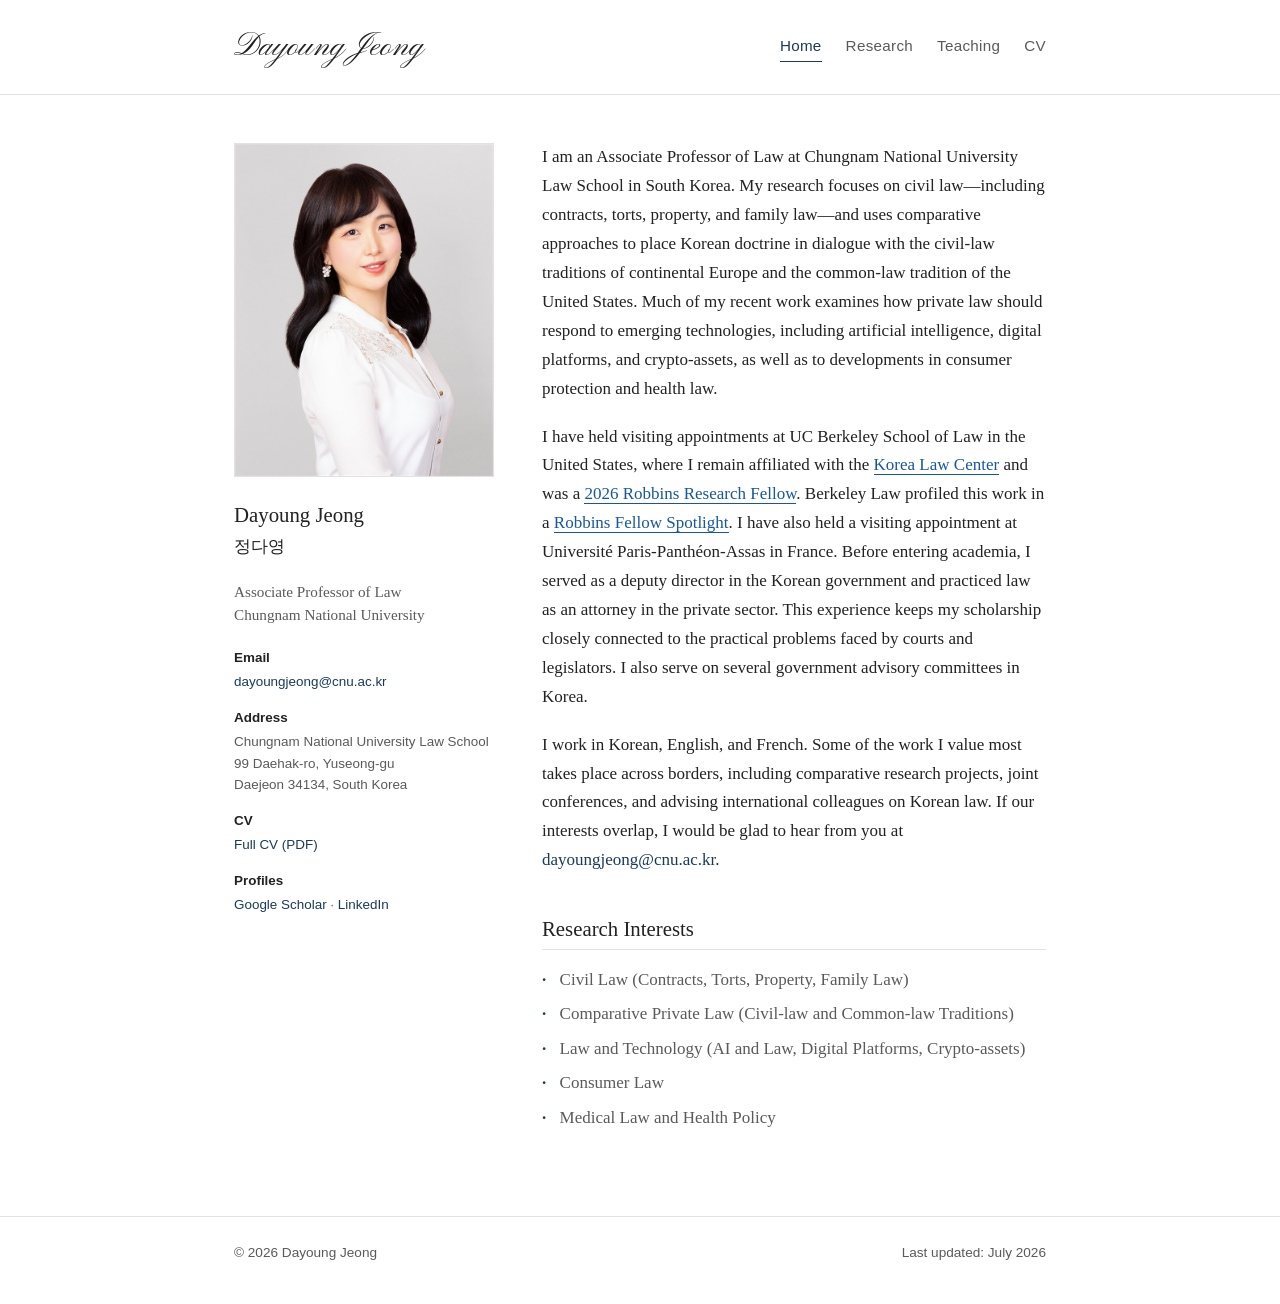
==== home.html @ b1e9895a "Clarify academic identity with linked profile structured data" ====
<!DOCTYPE html>
<html lang="en">
<head>
<meta charset="UTF-8">
<meta name="msvalidate.01" content="5D971619FC35E9B6C70B3230E318E21A">
<meta name="viewport" content="width=device-width, initial-scale=1.0">
<title>Dayoung Jeong | Law Professor, Chungnam National University</title>
<meta name="description" content="Dayoung Jeong, Associate Professor of Law at Chungnam National University, researches civil law, comparative private law, and AI and law. Publications and CV.">
<meta property="og:title" content="Dayoung Jeong | Law Professor, Chungnam National University">
<meta property="og:description" content="Dayoung Jeong, Associate Professor of Law at Chungnam National University, researches civil law, comparative private law, and AI and law. Publications and CV.">
<meta property="og:image" content="https://dyjeong.com/assets/og-image.png">
<meta property="og:url" content="https://dyjeong.com/">
<meta property="og:type" content="website">
<meta name="twitter:card" content="summary_large_image">
<link rel="canonical" href="https://dyjeong.com/">
<script type="application/ld+json">
{
  "@context": "https://schema.org",
  "@type": "ProfilePage",
  "@id": "https://dyjeong.com/#profile",
  "url": "https://dyjeong.com/",
  "name": "Dayoung Jeong | Law Professor, Chungnam National University",
  "mainEntity": {
    "@type": "Person",
    "@id": "https://dyjeong.com/#person",
    "name": "Dayoung Jeong",
    "alternateName": "정다영",
    "url": "https://dyjeong.com/",
    "image": "https://dyjeong.com/assets/photo.jpg",
    "jobTitle": "Associate Professor of Law",
    "description": "Dayoung Jeong, Associate Professor of Law at Chungnam National University, researches civil law, comparative private law, and AI and law. Publications and CV.",
    "worksFor": {
      "@type": "CollegeOrUniversity",
      "name": "Chungnam National University",
      "department": {
        "@type": "Organization",
        "name": "Chungnam National University Law School"
      }
    },
    "knowsAbout": [
      "Civil Law",
      "Comparative Private Law",
      "Artificial Intelligence and Law",
      "Law and Technology",
      "Consumer Law",
      "Health Law"
    ],
    "sameAs": [
      "https://scholar.google.com/citations?user=8LHOAscAAAAJ",
      "https://www.linkedin.com/in/dayoungjeong/"
    ]
  }
}
</script>
<link rel="stylesheet" href="style.css">
</head>
<body>

<header class="site-header">
  <div class="nav-inner">
    <a class="site-name" href="/">Dayoung Jeong</a>
    <nav class="site-nav" aria-label="Primary">
      <a href="/" aria-current="page">Home</a>
      <a href="research.html">Research</a>
      <a href="teaching.html">Teaching</a>
      <a href="cv/Dayoung_Jeong_CV.pdf">CV</a>
    </nav>
  </div>
</header>

<main class="site-main">
  <div class="site-wrap home-layout">

    <aside class="home-sidebar">
      <!-- To change the photo, replace assets/photo.jpg (or edit the src below) -->
      <img class="home-photo" src="assets/photo.jpg" alt="Photo of Dayoung Jeong" width="640" height="823">

      <h2 class="name">Dayoung Jeong</h2>
      <p lang="ko">정다영</p>
      <p class="home-title">
        Associate Professor of Law<br>
        Chungnam National University
      </p>

      <dl class="contact-block">
        <dt>Email</dt>
        <dd><a href="mailto:dayoungjeong@cnu.ac.kr">dayoungjeong@cnu.ac.kr</a></dd>

        <dt>Address</dt>
        <dd>Chungnam National University Law School<br>99 Daehak-ro, Yuseong-gu<br>Daejeon 34134, South Korea</dd>

        <dt>CV</dt>
        <dd><a href="cv/Dayoung_Jeong_CV.pdf">Full CV (PDF)</a></dd>
        <dt>Profiles</dt>
        <dd><a href="https://scholar.google.com/citations?user=8LHOAscAAAAJ">Google Scholar</a> · <a href="https://www.linkedin.com/in/dayoungjeong/">LinkedIn</a></dd>
      </dl>
    </aside>

    <div class="home-content">
      <h1 class="visually-hidden">Dayoung Jeong — Associate Professor of Law, Chungnam National University</h1>

      <p>I am an Associate Professor of Law at Chungnam National University Law School in South Korea. My research focuses on civil law—including contracts, torts, property, and family law—and uses comparative approaches to place Korean doctrine in dialogue with the civil-law traditions of continental Europe and the common-law tradition of the United States. Much of my recent work examines how private law should respond to emerging technologies, including artificial intelligence, digital platforms, and crypto-assets, as well as to developments in consumer protection and health law.</p>

      <p>I have held visiting appointments at UC Berkeley School of Law in the United States, where I remain affiliated with the <a class="berkeley-link" href="https://www.law.berkeley.edu/research/korea-law-center/people/">Korea Law Center</a> and was a <a class="berkeley-link" href="https://www.law.berkeley.edu/research/the-robbins-collection/about-us/robbins-research-fellows/">2026 Robbins Research Fellow</a>. Berkeley Law profiled this work in a <a class="berkeley-link" href="https://www.law.berkeley.edu/center-article/robbins-fellow-spotlight-dayoung-jeong/">Robbins Fellow Spotlight</a>. I have also held a visiting appointment at Université Paris-Panthéon-Assas in France. Before entering academia, I served as a deputy director in the Korean government and practiced law as an attorney in the private sector. This experience keeps my scholarship closely connected to the practical problems faced by courts and legislators. I also serve on several government advisory committees in Korea.</p>

      <p>I work in Korean, English, and French. Some of the work I value most takes place across borders, including comparative research projects, joint conferences, and advising international colleagues on Korean law. If our interests overlap, I would be glad to hear from you at <a href="mailto:dayoungjeong@cnu.ac.kr">dayoungjeong@cnu.ac.kr</a>.</p>

      <h2>Research Interests</h2>
      <ul class="interests-list">
        <li>Civil Law (Contracts, Torts, Property, Family Law)</li>
        <li>Comparative Private Law (Civil-law and Common-law Traditions)</li>
        <li>Law and Technology (AI and Law, Digital Platforms, Crypto-assets)</li>
        <li>Consumer Law</li>
        <li>Medical Law and Health Policy</li>
      </ul>
    </div>

  </div>
</main>

<footer class="site-footer">
  <div class="site-wrap">
    <span>&copy; 2026 Dayoung Jeong</span>
    <span>Last updated: July 2026</span>
  </div>
</footer>

<button class="back-to-top" id="back-to-top" aria-label="Back to top" type="button">
  <svg viewBox="0 0 24 24" fill="none" stroke="currentColor" stroke-width="2" stroke-linecap="round" stroke-linejoin="round"><line x1="12" y1="19" x2="12" y2="5"></line><polyline points="5 12 12 5 19 12"></polyline></svg>
</button>
<script>
  (function () {
    var btn = document.getElementById('back-to-top');
    window.addEventListener('scroll', function () {
      btn.classList.toggle('is-visible', window.scrollY > 400);
    });
    btn.addEventListener('click', function () {
      window.scrollTo({ top: 0, behavior: 'smooth' });
    });
  })();
</script>

</body>
</html>
---- style.css ----
/* =========================================================
   Dayoung Jeong — Academic personal website
   Minimal academic style, no frameworks, no external assets
   ========================================================= */

/* Self-hosted (not CDN-linked) — same font used in the index.html splash */
@font-face {
  font-family: 'Pinyon Script';
  src: url('assets/fonts/PinyonScript.ttf') format('truetype');
  font-display: swap;
}

:root {
  --color-bg: #ffffff;
  --color-text: #222222;
  --color-muted: #5a5a5a;
  --color-accent: #1a3a5c;
  --color-border: #e2e2e2;
  --font-serif: Georgia, 'Times New Roman', Times, serif;
  --font-sans: -apple-system, BlinkMacSystemFont, 'Segoe UI', Helvetica, Arial, sans-serif;
  --max-width: 860px;
}

* {
  box-sizing: border-box;
}

/* Keeps an element in the accessibility tree / DOM (screen readers, SEO)
   without showing it visually — used for a page's h1 when the visible
   heading role is already served by other on-screen text. */
.visually-hidden {
  position: absolute;
  width: 1px;
  height: 1px;
  padding: 0;
  margin: -1px;
  overflow: hidden;
  clip: rect(0, 0, 0, 0);
  white-space: nowrap;
  border: 0;
}

html {
  -webkit-text-size-adjust: 100%;
}

body {
  margin: 0;
  background: var(--color-bg);
  color: var(--color-text);
  font-family: var(--font-serif);
  font-size: 17px;
  line-height: 1.7;
  -webkit-font-smoothing: antialiased;
}

a {
  color: var(--color-accent);
  text-decoration: none;
  border-bottom: 1px solid transparent;
}

a:hover,
a:focus {
  border-bottom-color: var(--color-accent);
}

/* Official Berkeley profile links stay identifiable without relying on hover. */
.berkeley-link {
  color: #1557a0;
  border-bottom-color: currentColor;
}

.berkeley-link:hover,
.berkeley-link:focus {
  color: #0d3f78;
  border-bottom-color: currentColor;
}

h1, h2, h3 {
  font-family: var(--font-serif);
  font-weight: normal;
  color: var(--color-text);
  line-height: 1.3;
}

h1 {
  font-size: 2rem;
  margin: 0 0 1.2rem;
}

h2 {
  font-size: 1.3rem;
  margin: 2.5rem 0 1rem;
  padding-bottom: 0.4rem;
  border-bottom: 1px solid var(--color-border);
}

p {
  margin: 0 0 1.2rem;
}

/* ---------- Layout shell ---------- */

.site-wrap {
  max-width: var(--max-width);
  margin: 0 auto;
  padding: 0 1.5rem;
}

/* ---------- Top navigation ---------- */

.site-header {
  border-bottom: 1px solid var(--color-border);
}

.nav-inner {
  max-width: var(--max-width);
  margin: 0 auto;
  padding: 1.25rem 1.5rem;
  display: flex;
  flex-wrap: wrap;
  align-items: center;
  justify-content: space-between;
  gap: 0.75rem;
}

.site-name {
  font-family: 'Pinyon Script', var(--font-serif);
  font-size: 2rem;
  color: var(--color-text);
  border-bottom: none;
  letter-spacing: 0.01em;
}

.site-name:hover {
  color: var(--color-accent);
}

.site-nav {
  display: flex;
  flex-wrap: wrap;
  gap: 1.5rem;
}

.site-nav a {
  font-family: var(--font-sans);
  color: var(--color-muted);
  font-size: 0.95rem;
  letter-spacing: 0.02em;
  border-bottom: 1px solid transparent;
  padding-bottom: 2px;
}

.site-nav a:hover {
  color: var(--color-accent);
}

.site-nav a[aria-current="page"] {
  color: var(--color-accent);
  border-bottom-color: var(--color-accent);
}

/* ---------- Main content ---------- */

.site-main {
  padding: 3rem 0 4rem;
}

/* ---------- Home page two-column layout ---------- */

.home-layout {
  display: flex;
  gap: 3rem;
  align-items: flex-start;
}

.home-sidebar {
  flex: 0 0 260px;
  width: 260px;
}

.home-photo {
  width: 100%;
  height: auto;
  display: block;
  border: 1px solid var(--color-border);
  margin-bottom: 1.5rem;
  background: #f4f4f4;
}

.home-sidebar h2.name {
  font-size: 1.3rem;
  margin: 0 0 0.3rem;
  border-bottom: none;
  padding-bottom: 0;
}

.home-title {
  color: var(--color-muted);
  font-size: 0.95rem;
  margin: 0 0 1.3rem;
  line-height: 1.5;
}

.contact-block {
  font-family: var(--font-sans);
  /* Small enough that "Chungnam National University Law School" fits on
     one line within the 260px sidebar, rather than wrapping mid-phrase. */
  font-size: 0.84rem;
  color: var(--color-muted);
  line-height: 1.6;
}

.contact-block dt {
  font-weight: bold;
  color: var(--color-text);
  margin-top: 0.9rem;
}

.contact-block dt:first-child {
  margin-top: 0;
}

.contact-block dd {
  margin: 0.15rem 0 0;
}

.home-content {
  flex: 1 1 auto;
  min-width: 0;
}

.research-interests {
  color: var(--color-muted);
}

/* ---------- Publication lists ---------- */

.pub-list {
  list-style: none;
  margin: 0 0 1rem;
  padding: 0;
  counter-reset: pub-counter;
}

.pub-list li {
  counter-increment: pub-counter;
  position: relative;
  margin: 0 0 1.1rem;
  padding-left: 2.6rem;
  line-height: 1.6;
}

.pub-list li::before {
  content: counter(pub-counter) ".";
  position: absolute;
  left: 0;
  top: 0;
  width: 2rem;
  text-align: right;
  color: var(--color-muted);
  font-variant-numeric: tabular-nums;
}

.pub-list.plain {
  list-style: disc;
  padding-left: 1.4rem;
}

.pub-list.plain li {
  padding-left: 0;
  position: static;
}

.pub-list.plain li::before {
  content: none;
}

.award {
  color: var(--color-accent);
  font-size: 0.88em;
}

/* Expandable English abstract per publication */

.abstract {
  margin-top: 0.35rem;
}

.abstract summary {
  display: inline-block;
  cursor: pointer;
  font-family: var(--font-sans);
  font-size: 0.78rem;
  letter-spacing: 0.04em;
  color: var(--color-accent);
  border: 1px solid var(--color-border);
  border-radius: 3px;
  padding: 0.05rem 0.55rem;
  user-select: none;
}

.abstract summary:hover {
  border-color: var(--color-accent);
}

.abstract[open] summary {
  background: var(--color-accent);
  color: #ffffff;
  border-color: var(--color-accent);
}

.abstract p {
  font-size: 0.92rem;
  color: var(--color-muted);
  line-height: 1.65;
  margin: 0.6rem 0 0.4rem;
  padding: 0.8rem 1rem;
  background: #f7f8fa;
  border-left: 2px solid var(--color-accent);
}

/* ---------- Simple lists (talks, funding, courses) ---------- */

.simple-list {
  margin: 0 0 1rem;
  padding-left: 1.4rem;
}

.simple-list li {
  margin: 0 0 0.9rem;
  line-height: 1.6;
}

.course-group {
  margin: 0 0 1.5rem;
}

.course-group h3 {
  font-family: var(--font-serif);
  font-size: 1.05rem;
  font-weight: normal;
  font-style: italic;
  color: var(--color-accent);
  margin: 0 0 0.4rem;
}

.course-group p {
  color: var(--color-text);
  margin: 0;
  line-height: 1.8;
}

.intro-text {
  font-family: var(--font-serif);
  font-size: 1.05rem;
  color: var(--color-muted);
  max-width: 70ch;
}

.interests-list {
  list-style: none;
  margin: 0 0 1.2rem;
  padding: 0;
  color: var(--color-muted);
}

.interests-list li {
  margin: 0 0 0.35rem;
  padding-left: 1.1rem;
  position: relative;
}

.interests-list li::before {
  content: "·";
  position: absolute;
  left: 0;
  color: var(--color-accent);
  font-weight: bold;
}

/* ---------- Footer ---------- */

.site-footer {
  font-family: var(--font-sans);
  border-top: 1px solid var(--color-border);
  padding: 1.5rem 0 2.5rem;
  color: var(--color-muted);
  font-size: 0.85rem;
}

.site-footer .site-wrap {
  display: flex;
  flex-wrap: wrap;
  justify-content: space-between;
  gap: 0.4rem;
}

/* ---------- Back-to-top button ---------- */

.back-to-top {
  position: fixed;
  right: 1.5rem;
  bottom: 1.5rem;
  z-index: 20;
  width: 2.6rem;
  height: 2.6rem;
  display: flex;
  align-items: center;
  justify-content: center;
  border: 1px solid var(--color-border);
  border-radius: 50%;
  background: var(--color-bg);
  color: var(--color-accent);
  box-shadow: 0 1px 4px rgba(0, 0, 0, 0.12);
  opacity: 0;
  pointer-events: none;
  transform: translateY(8px);
  transition: opacity 0.2s ease, transform 0.2s ease;
}

.back-to-top.is-visible {
  opacity: 1;
  pointer-events: auto;
  transform: translateY(0);
}

.back-to-top:hover,
.back-to-top:focus {
  border-color: var(--color-accent);
}

.back-to-top svg {
  width: 1.1rem;
  height: 1.1rem;
}

/* ---------- Responsive ---------- */

@media (max-width: 600px) {
  body {
    font-size: 16px;
  }

  /* Keep the logo + nav visible while scrolling long pages (Research in
     particular runs to many screens of publications) — desktop is left
     alone since its shorter scroll doesn't need this. */
  .site-header {
    position: sticky;
    top: 0;
    z-index: 10;
    background: var(--color-bg);
    box-shadow: 0 1px 3px rgba(0, 0, 0, 0.06);
  }

  .nav-inner {
    padding: 1.1rem 1.25rem;
  }

  .site-nav {
    gap: 0.4rem 1rem;
    row-gap: 0.5rem;
  }

  /* Larger touch targets on mobile (min ~44px tap height per Apple/Google guidance) */
  .site-nav a {
    padding: 0.5rem 0.1rem;
  }

  .home-layout {
    flex-direction: column;
    align-items: center;
    gap: 2rem;
  }

  .home-sidebar {
    flex: 1 1 auto;
    width: 100%;
    max-width: 320px;
  }

  /* Keep "Chungnam National University Law School" on one line at
     mobile widths rather than wrapping mid-word. */
  .contact-block dd {
    font-size: 0.78rem;
  }

  h1 {
    font-size: 1.6rem;
  }

  h2 {
    font-size: 1.15rem;
  }

  /* Larger tap target for abstract toggle buttons */
  .abstract summary {
    padding: 0.35rem 0.7rem;
    font-size: 0.82rem;
  }

  .pub-list li {
    padding-left: 2.1rem;
  }

  .pub-list li::before {
    width: 1.6rem;
  }
}
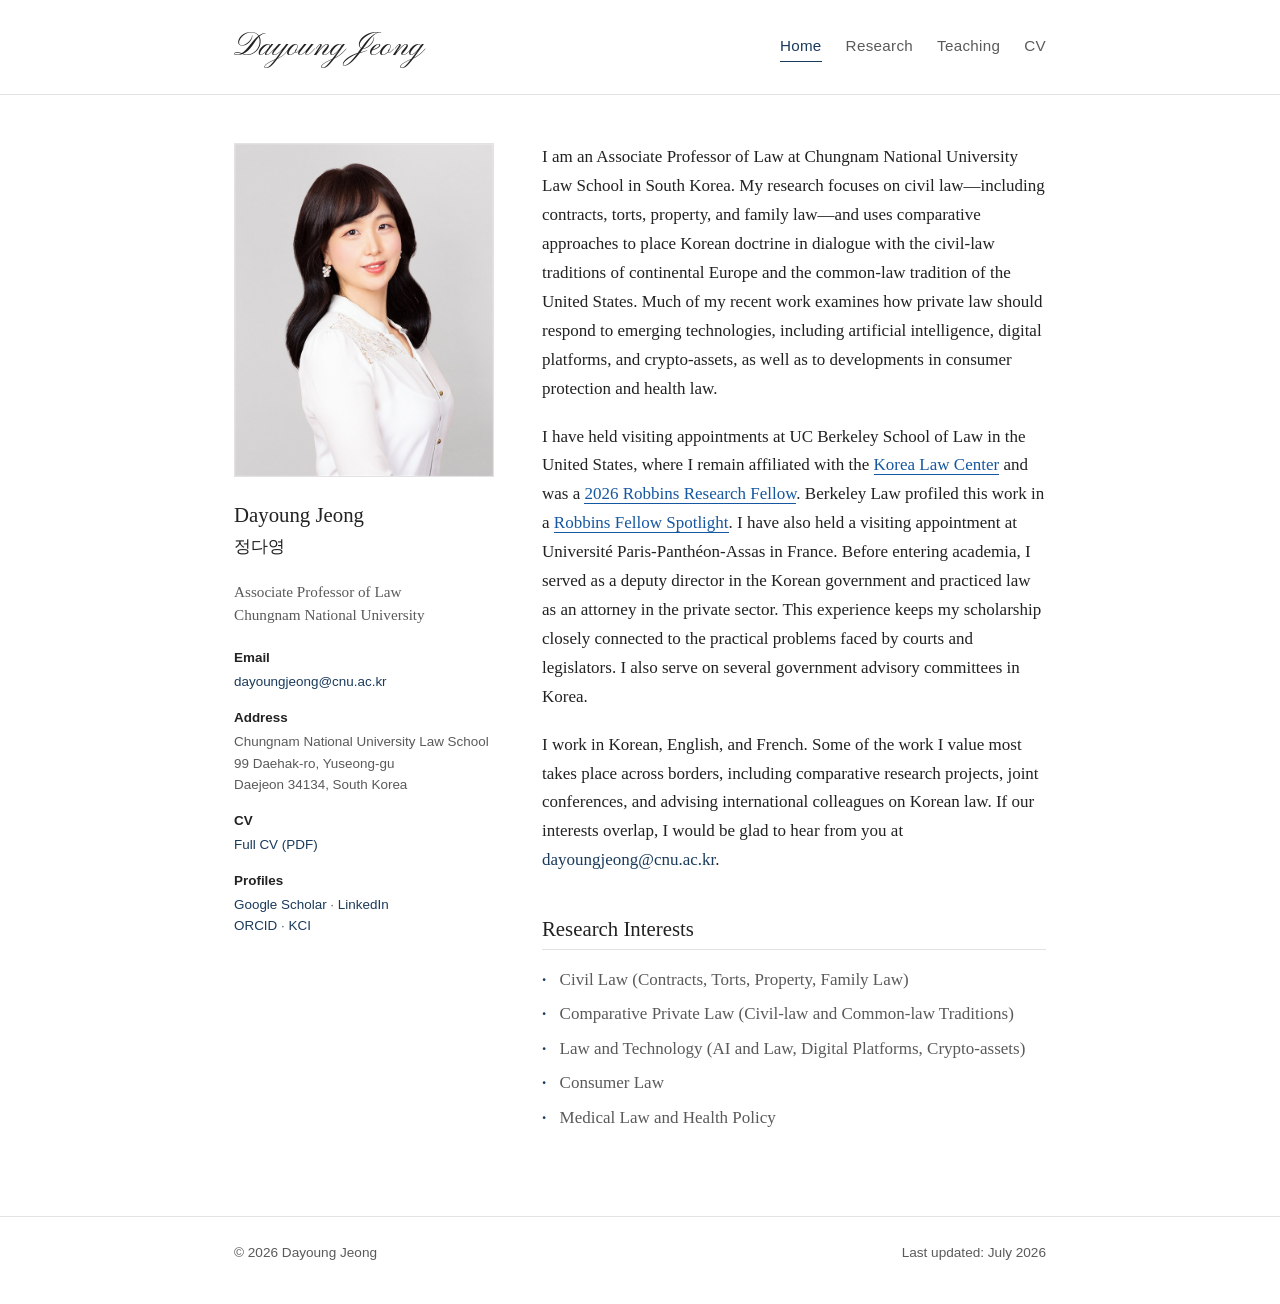
==== commit ea99d5a5: "Link verified ORCID and KCI researcher identities" ====
--- a/home.html
+++ b/home.html
@@ -38,17 +38,30 @@
       }
     },
     "knowsAbout": [
+      "Private Law",
       "Civil Law",
+      "Family Law",
+      "Contract Law",
+      "Tort Law",
       "Comparative Private Law",
       "Artificial Intelligence and Law",
+      "Data Law",
+      "Privacy Law",
       "Law and Technology",
       "Consumer Law",
       "Health Law"
     ],
     "sameAs": [
       "https://scholar.google.com/citations?user=8LHOAscAAAAJ",
-      "https://www.linkedin.com/in/dayoungjeong/"
-    ]
+      "https://www.linkedin.com/in/dayoungjeong/",
+      "https://orcid.org/0000-0002-9571-6356",
+      "https://www.kci.go.kr/kciportal/po/citationindex/poCretDetail.kci?citationBean.cretId=CRT001911453"
+    ],
+    "subjectOf": {
+      "@type": "Article",
+      "headline": "Robbins Fellow Spotlight: Dayoung Jeong",
+      "url": "https://www.law.berkeley.edu/center-article/robbins-fellow-spotlight-dayoung-jeong/"
+    }
   }
 }
 </script>
@@ -92,7 +105,7 @@
         <dt>CV</dt>
         <dd><a href="cv/Dayoung_Jeong_CV.pdf">Full CV (PDF)</a></dd>
         <dt>Profiles</dt>
-        <dd><a href="https://scholar.google.com/citations?user=8LHOAscAAAAJ">Google Scholar</a> · <a href="https://www.linkedin.com/in/dayoungjeong/">LinkedIn</a></dd>
+        <dd><a href="https://scholar.google.com/citations?user=8LHOAscAAAAJ">Google Scholar</a> · <a href="https://www.linkedin.com/in/dayoungjeong/">LinkedIn</a><br><a href="https://orcid.org/0000-0002-9571-6356">ORCID</a> · <a href="https://www.kci.go.kr/kciportal/po/citationindex/poCretDetail.kci?citationBean.cretId=CRT001911453">KCI</a></dd>
       </dl>
     </aside>
 
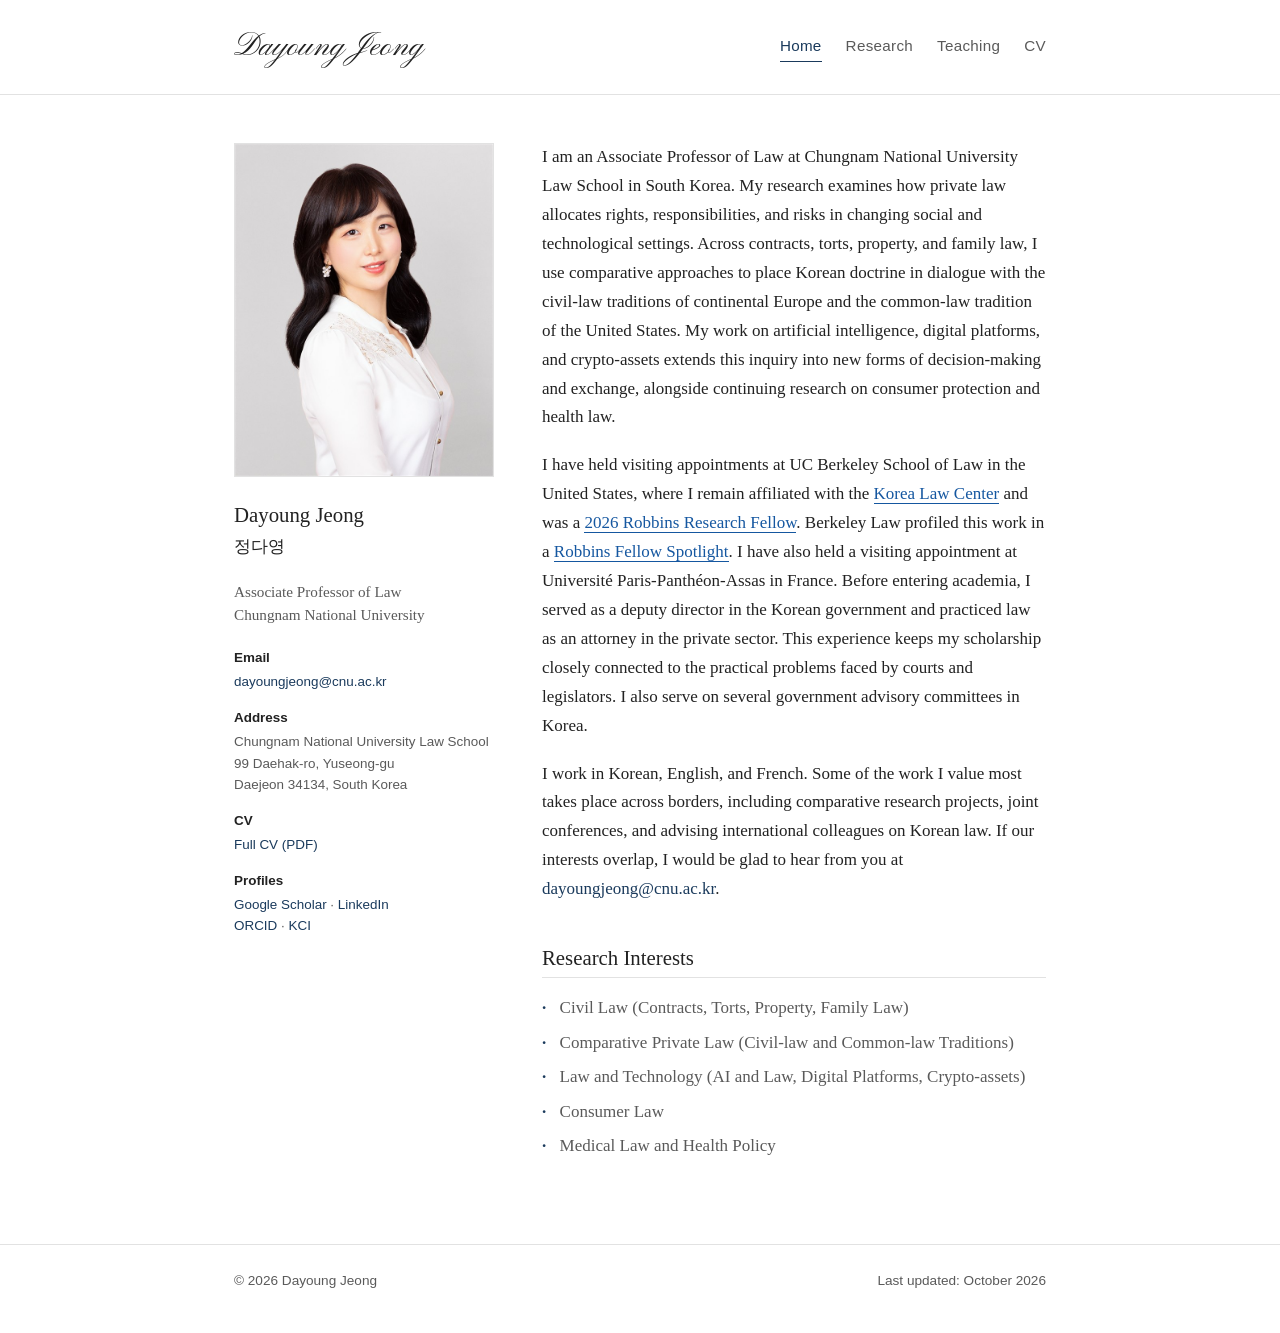
==== commit 43842f6f: "Connect private-law research and highlight international activities" ====
--- a/home.html
+++ b/home.html
@@ -3,11 +3,12 @@
 <head>
 <meta charset="UTF-8">
 <meta name="msvalidate.01" content="5D971619FC35E9B6C70B3230E318E21A">
+<meta name="robots" content="index, follow, max-image-preview:large">
 <meta name="viewport" content="width=device-width, initial-scale=1.0">
-<title>Dayoung Jeong | Law Professor, Chungnam National University</title>
-<meta name="description" content="Dayoung Jeong, Associate Professor of Law at Chungnam National University, researches civil law, comparative private law, and AI and law. Publications and CV.">
-<meta property="og:title" content="Dayoung Jeong | Law Professor, Chungnam National University">
-<meta property="og:description" content="Dayoung Jeong, Associate Professor of Law at Chungnam National University, researches civil law, comparative private law, and AI and law. Publications and CV.">
+<title>Dayoung Jeong (정다영) | Chungnam National University Law School</title>
+<meta name="description" content="Dayoung Jeong (정다영), Associate Professor, 충남대학교 법학전문대학원 / Chungnam National University Law School. Private law, AI, consumer and medical law.">
+<meta property="og:title" content="Dayoung Jeong (정다영) | Chungnam National University Law School">
+<meta property="og:description" content="Dayoung Jeong (정다영), Associate Professor, 충남대학교 법학전문대학원 / Chungnam National University Law School. Private law, AI, consumer and medical law.">
 <meta property="og:image" content="https://dyjeong.com/assets/og-image.png">
 <meta property="og:url" content="https://dyjeong.com/">
 <meta property="og:type" content="website">
@@ -19,7 +20,7 @@
   "@type": "ProfilePage",
   "@id": "https://dyjeong.com/#profile",
   "url": "https://dyjeong.com/",
-  "name": "Dayoung Jeong | Law Professor, Chungnam National University",
+  "name": "Dayoung Jeong (정다영) | Chungnam National University Law School",
   "mainEntity": {
     "@type": "Person",
     "@id": "https://dyjeong.com/#person",
@@ -28,14 +29,16 @@
     "url": "https://dyjeong.com/",
     "image": "https://dyjeong.com/assets/photo.jpg",
     "jobTitle": "Associate Professor of Law",
-    "description": "Dayoung Jeong, Associate Professor of Law at Chungnam National University, researches civil law, comparative private law, and AI and law. Publications and CV.",
+    "description": "Dayoung Jeong (정다영), Associate Professor, 충남대학교 법학전문대학원 / Chungnam National University Law School. Private law, AI, consumer and medical law.",
     "worksFor": {
       "@type": "CollegeOrUniversity",
       "name": "Chungnam National University",
       "department": {
         "@type": "Organization",
-        "name": "Chungnam National University Law School"
-      }
+        "name": "Chungnam National University Law School",
+        "alternateName": "충남대학교 법학전문대학원"
+      },
+      "alternateName": "충남대학교"
     },
     "knowsAbout": [
       "Private Law",
@@ -49,20 +52,51 @@
       "Privacy Law",
       "Law and Technology",
       "Consumer Law",
-      "Health Law"
+      "Health Law",
+      "Medical Law",
+      "Clinical Practice Guidelines",
+      "Medical Malpractice",
+      "Algorithmic Pricing",
+      "Digital Platforms",
+      "Generative Artificial Intelligence",
+      "민법",
+      "인공지능과 법",
+      "소비자법",
+      "의료법"
     ],
     "sameAs": [
       "https://scholar.google.com/citations?user=8LHOAscAAAAJ",
       "https://www.linkedin.com/in/dayoungjeong/",
       "https://orcid.org/0000-0002-9571-6356",
-      "https://www.kci.go.kr/kciportal/po/citationindex/poCretDetail.kci?citationBean.cretId=CRT001911453"
+      "https://www.kci.go.kr/kciportal/po/citationindex/poCretDetail.kci?citationBean.cretId=CRT001911453",
+      "https://law.cnu.ac.kr/law/faculty/faculty01.do?mode=view&key=LZStrEwBlEYRA2Eg"
     ],
     "subjectOf": {
       "@type": "Article",
       "headline": "Robbins Fellow Spotlight: Dayoung Jeong",
       "url": "https://www.law.berkeley.edu/center-article/robbins-fellow-spotlight-dayoung-jeong/"
-    }
-  }
+    },
+    "affiliation": {
+      "@type": "EducationalOrganization",
+      "name": "Chungnam National University Law School",
+      "alternateName": "충남대학교 법학전문대학원",
+      "url": "https://law.cnu.ac.kr/"
+    },
+    "alumniOf": {
+      "@type": "CollegeOrUniversity",
+      "name": "Seoul National University",
+      "url": "https://www.snu.ac.kr/"
+    },
+    "identifier": {
+      "@type": "PropertyValue",
+      "propertyID": "ORCID",
+      "value": "0000-0002-9571-6356",
+      "url": "https://orcid.org/0000-0002-9571-6356"
+    },
+    "givenName": "Dayoung",
+    "familyName": "Jeong"
+  },
+  "description": "Dayoung Jeong (정다영), Associate Professor, 충남대학교 법학전문대학원 / Chungnam National University Law School. Private law, AI, consumer and medical law."
 }
 </script>
 <link rel="stylesheet" href="style.css">
@@ -112,7 +146,7 @@
     <div class="home-content">
       <h1 class="visually-hidden">Dayoung Jeong — Associate Professor of Law, Chungnam National University</h1>
 
-      <p>I am an Associate Professor of Law at Chungnam National University Law School in South Korea. My research focuses on civil law—including contracts, torts, property, and family law—and uses comparative approaches to place Korean doctrine in dialogue with the civil-law traditions of continental Europe and the common-law tradition of the United States. Much of my recent work examines how private law should respond to emerging technologies, including artificial intelligence, digital platforms, and crypto-assets, as well as to developments in consumer protection and health law.</p>
+      <p>I am an Associate Professor of Law at Chungnam National University Law School in South Korea. My research examines how private law allocates rights, responsibilities, and risks in changing social and technological settings. Across contracts, torts, property, and family law, I use comparative approaches to place Korean doctrine in dialogue with the civil-law traditions of continental Europe and the common-law tradition of the United States. My work on artificial intelligence, digital platforms, and crypto-assets extends this inquiry into new forms of decision-making and exchange, alongside continuing research on consumer protection and health law.</p>
 
       <p>I have held visiting appointments at UC Berkeley School of Law in the United States, where I remain affiliated with the <a class="berkeley-link" href="https://www.law.berkeley.edu/research/korea-law-center/people/">Korea Law Center</a> and was a <a class="berkeley-link" href="https://www.law.berkeley.edu/research/the-robbins-collection/about-us/robbins-research-fellows/">2026 Robbins Research Fellow</a>. Berkeley Law profiled this work in a <a class="berkeley-link" href="https://www.law.berkeley.edu/center-article/robbins-fellow-spotlight-dayoung-jeong/">Robbins Fellow Spotlight</a>. I have also held a visiting appointment at Université Paris-Panthéon-Assas in France. Before entering academia, I served as a deputy director in the Korean government and practiced law as an attorney in the private sector. This experience keeps my scholarship closely connected to the practical problems faced by courts and legislators. I also serve on several government advisory committees in Korea.</p>
 
@@ -134,7 +168,7 @@
 <footer class="site-footer">
   <div class="site-wrap">
     <span>&copy; 2026 Dayoung Jeong</span>
-    <span>Last updated: July 2026</span>
+    <span>Last updated: October 2026</span>
   </div>
 </footer>
 
--- a/style.css
+++ b/style.css
@@ -508,3 +508,134 @@
     width: 1.6rem;
   }
 }
+
+/* Research layout approved September 2026. Native details preserve keyboard access. */
+.research-page .research-sections {
+  display: flex;
+  flex-wrap: wrap;
+  gap: 12px 25px;
+  margin: 0 0 38px;
+  padding: 0;
+  font: 14px/1.5 var(--font-sans);
+}
+.research-page .research-sections a {
+  padding: 3px 2px 10px;
+  color: #555555;
+  border-bottom: 1px solid #bdbdbd;
+}
+.research-page .research-sections a:hover,
+.research-page .research-sections a:focus-visible {
+  color: #111111;
+  border-bottom-color: #333333;
+}
+@media (pointer: coarse) {
+  .research-page .research-sections a { min-height: 44px; }
+}
+.research-page h2[id], .research-page li[id] { scroll-margin-top: 110px; }
+.research-page #journal-articles { margin-top: 0; }
+.research-page .publication-language { font-size: 0.7em; white-space: nowrap; }
+.research-page li[id] { margin-bottom: 28px; }
+.research-page .publication-title { font-weight: 700; }
+.research-page .publication-citation {
+  margin: 4px 0 0;
+  color: var(--color-muted);
+  font-size: 15.5px;
+  line-height: 1.65;
+}
+.research-page .publication-actions {
+  display: grid;
+  grid-template-columns: 78px minmax(0, 1fr);
+  column-gap: 15px;
+  align-items: start;
+  margin-top: 12px;
+}
+.research-page .abstract { grid-area: 1 / 1 / 2 / -1; margin: 0; }
+.research-page .abstract summary {
+  display: flex;
+  align-items: center;
+  justify-content: space-between;
+  width: 78px;
+  padding: 2px 9px;
+  border: 1px solid var(--color-border);
+  border-radius: 4px;
+  background: var(--color-bg);
+  color: var(--color-accent);
+  font: 12px/1.5 var(--font-serif);
+  letter-spacing: normal;
+  list-style: none;
+  position: relative;
+}
+.research-page .abstract summary::-webkit-details-marker { display: none; }
+.research-page .abstract summary::after { content: "+"; }
+.research-page .abstract[open] summary::after { content: "−"; }
+.research-page .abstract summary:hover,
+.research-page .abstract[open] summary {
+  color: var(--color-accent);
+  border-color: var(--color-accent);
+  background: #f0f5f2;
+}
+.research-page .abstract p {
+  margin: 15px 0 0;
+  padding: 16px 20px;
+  font: 15px/1.8 var(--font-serif);
+  background: #f0f5f2;
+  border-left: 2px solid var(--color-border);
+}
+.research-page .publication-sources {
+  grid-area: 1 / 2;
+  display: flex;
+  align-items: center;
+  flex-wrap: wrap;
+  gap: 15px;
+  margin: 0;
+  padding: 0;
+  z-index: 1;
+  justify-self: start;
+}
+.research-page .publication-sources a {
+  display: inline-flex;
+  align-items: center;
+  gap: 3px;
+  position: relative;
+  padding: 3px 2px;
+  border: 0;
+  border-radius: 3px;
+  color: var(--color-accent);
+  text-decoration: none;
+  font: 11px/1.5 var(--font-serif);
+}
+.research-page .publication-sources a:hover,
+.research-page .publication-sources a:focus-visible {
+  border: 0;
+  text-decoration: none;
+  background: #f0f5f2;
+}
+.research-page .external-arrow { font-size: 9.5px; line-height: 1; }
+@media (max-width: 600px) {
+  .research-page h2[id], .research-page li[id] { scroll-margin-top: 160px; }
+}
+@media (pointer: coarse) {
+  .research-page .publication-actions { min-height: 44px; }
+  .research-page .abstract summary::before,
+  .research-page .publication-sources a::before {
+    content: "";
+    position: absolute;
+    left: 0;
+    right: 0;
+    top: 50%;
+    height: 44px;
+    transform: translateY(-50%);
+  }
+}
+
+/* International activities: content aligns with the publication titles. */
+.research-page .research-sections a { white-space: nowrap; }
+.research-page .activity-list { list-style: none; padding: 0; margin: 0 0 1rem; }
+.research-page .activity-list li { padding-left: 2.6rem; }
+.research-page .activity-role { display: block; font-style: italic; color: var(--color-muted); margin-bottom: 0.35rem; }
+.research-page .activity-title { display: block; font-weight: 700; line-height: 1.55; }
+.research-page .activity-details { display: block; color: var(--color-muted); font-size: 0.92rem; line-height: 1.7; margin-top: 0.35rem; }
+.research-page .activity-programme { display: inline-block; margin-top: 0.4rem; font: 0.85rem/1.7 var(--font-sans); border-bottom-color: currentColor; }
+@media (max-width: 600px) {
+  .research-page .activity-list li { padding-left: 2.1rem; }
+}
